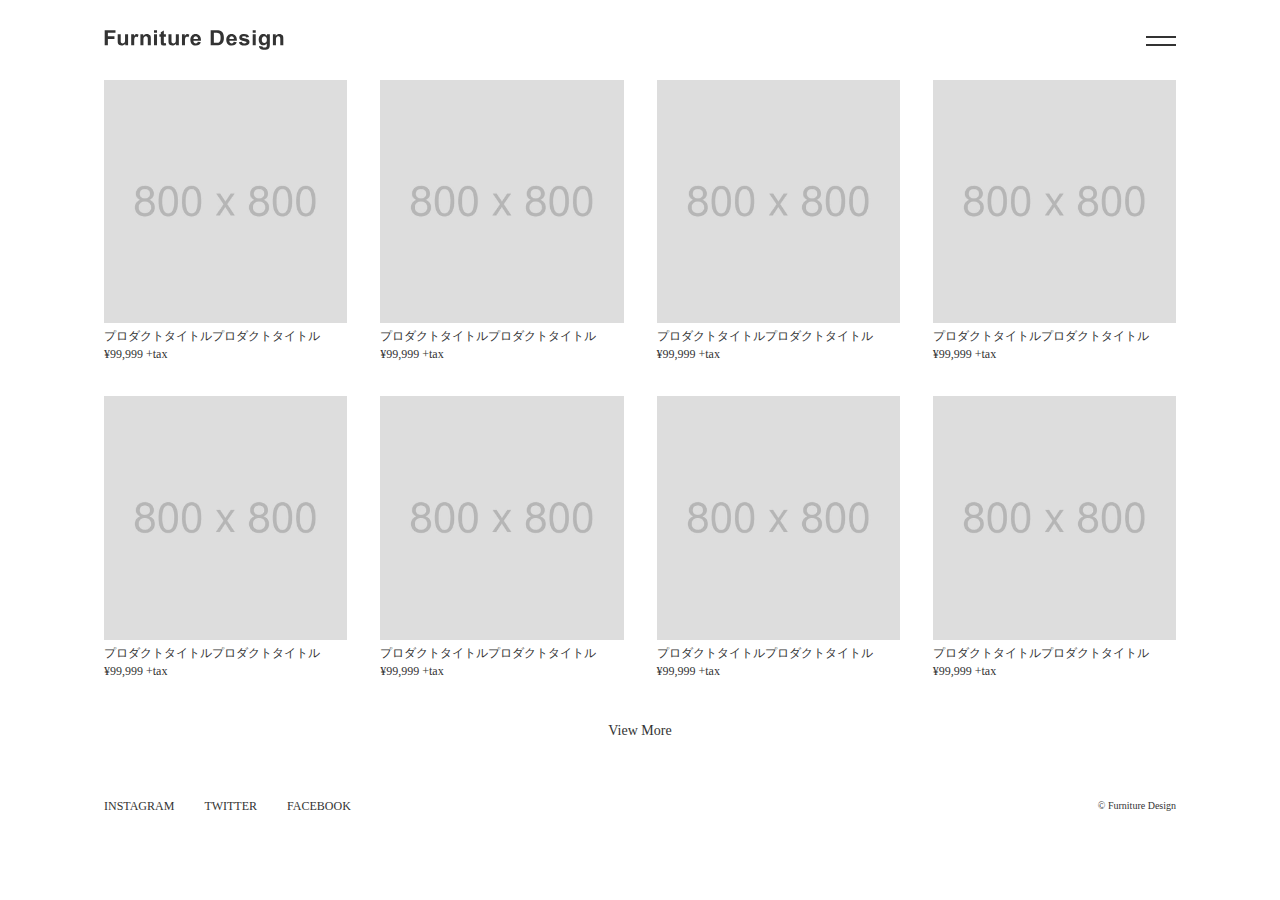
==== index.html @ cb772eb6 "Add implementations" ====
<!DOCTYPE html>
<html lang="ja">
<head>
  <meta charset="UTF-8">
  <meta name="viewport" content="width=device-width, initial-scale=1.0">
  <link rel="shortcut icon" href="img/favicon.ico" type="image/x-icon">
  <link rel="stylesheet" href="css/style.css">
  <title>Furniture Design</title>
</head>
<body>
  <div class="wrapper">
    <header>
      <div class="header-content">
        <div class="header-content-logo">
          <a href="#"><img src="../img/logo.svg" alt="Furniture Design's logo"></a>
        </div>
        <div id="hamburger-menu" class="header-content-hamburger">
          <span></span>
          <span></span>
        </div>
      </div>
      <div id="nav-global">
        <nav>
          <ul>
            <li><a href="page_products/products.html">PRODUCTS</a></li>
            <li><a href="page_about/about.html">ABOUT</a></li>
            <li><a href="page_company/company.html">COMPANY</a></li>
            <li><a href="mailto:xxxxx@xxx.xxx.com?subject=お問い合わせ">CONTACT</a></li>
          </ul>
        </nav>
      </div>
    </header>
    <main>
      <div class="furniture-wrapper">
        <div class="furniture-content">
          <ul>
            <li>
              <a href="../page_item/item.html"><img src="../img/item1.jpg" alt=""></a>
              <p>プロダクトタイトルプロダクトタイトル</p>
              <p>¥99,999 +tax</p>
            </li>
            <li>
              <a href="../page_item/item.html"><img src="../img/item2.jpg" alt=""></a>
              <p>プロダクトタイトルプロダクトタイトル</p>
              <p>¥99,999 +tax</p>
            </li>
            <li>
              <a href="../page_item/item.html"><img src="../img/item3.jpg" alt=""></a>
              <p>プロダクトタイトルプロダクトタイトル</p>
              <p>¥99,999 +tax</p>
            </li>
            <li>
              <a href="../page_item/item.html"><img src="../img/item4.jpg" alt=""></a>
              <p>プロダクトタイトルプロダクトタイトル</p>
              <p>¥99,999 +tax</p>
            </li>
            <li>
              <a href="../page_item/item.html"><img src="../img/item5.jpg" alt=""></a>
              <p>プロダクトタイトルプロダクトタイトル</p>
              <p>¥99,999 +tax</p>
            </li>
            <li>
              <a href="../page_item/item.html"><img src="../img/item6.jpg" alt=""></a>
              <p>プロダクトタイトルプロダクトタイトル</p>
              <p>¥99,999 +tax</p>
            </li>
            <li>
              <a href="../page_item/item.html"><img src="../img/item7.jpg" alt=""></a>
              <p>プロダクトタイトルプロダクトタイトル</p>
              <p>¥99,999 +tax</p>
            </li>
            <li>
              <a href="../page_item/item.html"><img src="../img/item8.jpg" alt=""></a>
              <p>プロダクトタイトルプロダクトタイトル</p>
              <p>¥99,999 +tax</p>
            </li>
          </ul>
        </div>
      </div>
    </main>
    <footer>
      <div class="footer-content">
        <div class="footer-content-more">
          <p><a href="page_products/products.html">View More</a></p>
        </div>
        <div class="footer-content-info">
          <ul class="footer-content-info-sns">
            <li><p><a href="">INSTAGRAM</a></p></li>
            <li><p><a href="">TWITTER</a></p></li>
            <li><p><a href="">FACEBOOK</a></p></li>
          </ul>
          <div class="footer-content-info-copyright">
            <p>&copy; Furniture Design</p>
          </div>
        </div>
      </div>
    </footer>
  </div>
  <script src="https://ajax.googleapis.com/ajax/libs/jquery/3.5.1/jquery.min.js"></script>
  <script src="js/script_hamburger.js"></script>
</body>
</html>
---- css/style.css ----
@charset "UTF-8";
/***
    The new CSS reset - version 1.8.4 (last updated 14.2.2023)
    GitHub page: https://github.com/elad2412/the-new-css-reset
***/
/*
    Remove all the styles of the "User-Agent-Stylesheet", except for the 'display' property
    - The "symbol *" part is to solve Firefox SVG sprite bug
 */
*:where(:not(html, iframe, canvas, img, svg, video, audio):not(svg *, symbol *)) {
  all: unset;
  display: revert;
}

/* Preferred box-sizing value */
*,
*::before,
*::after {
  box-sizing: border-box;
}

/* Reapply the pointer cursor for anchor tags */
a, button {
  cursor: revert;
}

/* Remove list styles (bullets/numbers) */
ol, ul, menu {
  list-style: none;
}

/* For images to not be able to exceed their container */
img {
  max-inline-size: 100%;
  max-block-size: 100%;
}

/* removes spacing between cells in tables */
table {
  border-collapse: collapse;
}

/* Safari - solving issue when using user-select:none on the <body> text input doesn't working */
input, textarea {
  -webkit-user-select: auto;
}

/* revert the 'white-space' property for textarea elements on Safari */
textarea {
  white-space: revert;
}

/* minimum style to allow to style meter element */
meter {
  -webkit-appearance: revert;
  -moz-appearance: revert;
       appearance: revert;
}

/* preformatted text - use only for this feature */
:where(pre) {
  all: revert;
}

/* reset default text opacity of input placeholder */
::-moz-placeholder {
  color: unset;
}
::placeholder {
  color: unset;
}

/* remove default dot (•) sign */
::marker {
  content: initial;
}

/* fix the feature of 'hidden' attribute.
 display:revert; revert to element instead of attribute */
:where([hidden]) {
  display: none;
}

/* revert for bug in Chromium browsers
 - fix for the content editable attribute will work properly.
 - webkit-user-select: auto; added for Safari in case of using user-select:none on wrapper element*/
:where([contenteditable]:not([contenteditable=false])) {
  -moz-user-modify: read-write;
  -webkit-user-modify: read-write;
  overflow-wrap: break-word;
  -webkit-line-break: after-white-space;
  -webkit-user-select: auto;
}

/* apply back the draggable feature - exist only in Chromium and Safari */
:where([draggable=true]) {
  -webkit-user-drag: element;
}

/* Revert Modal native behavior */
:where(dialog:modal) {
  all: revert;
}

* {
  box-sizing: border-box;
}

p {
  font: normal normal normal 14px/21px Meiryo;
  letter-spacing: 0px;
  color: #333333;
  opacity: 1;
  text-align: center;
}

.wrapper {
  max-width: 1360px;
  margin: 0 64px;
  padding: 0 40px;
}
@media (max-width: 900px) {
  .wrapper {
    margin: 0 40px;
    padding: 0;
  }
}

.header-content {
  height: 80px;
  display: flex;
  align-items: center;
  justify-content: space-between;
  padding: 32px 0;
}
@media (max-width: 900px) {
  .header-content {
    padding: 27px 0;
  }
}
.header-content-logo a {
  display: flex;
  align-items: center;
  width: 180px;
  height: 25px;
}
.header-content-hamburger {
  display: flex;
  justify-content: center;
  align-items: center;
  width: 30px;
  height: 21px;
  position: relative;
  cursor: pointer;
  z-index: 999;
}
.header-content-hamburger span {
  display: inline-block;
  margin: 4px 0;
  position: absolute;
  height: 2px;
  width: 100%;
  background-color: #333333;
  opacity: 1;
  transition: all 0.5s;
}
.header-content-hamburger span:nth-child(1) {
  top: 2px;
}
.header-content-hamburger span:nth-child(2) {
  top: 10px;
}

#nav-global {
  background: rgba(0, 0, 0, 0.8);
  position: fixed;
  top: 0;
  left: 0;
  width: 100%;
  height: 100%;
  z-index: 990;
  visibility: hidden;
  flex-direction: column;
  font-size: 14px;
  cursor: pointer;
}
#nav-global nav {
  width: 300px;
  padding: 36px 50px;
}
#nav-global a {
  display: block;
  color: #ffffff;
  text-decoration: none;
  padding-bottom: 14px;
}
#nav-global a:hover {
  color: #666666;
}
#nav-global ul {
  list-style: none;
}
#nav-global ul li {
  justify-content: flex-start;
  transform: translateX(-20px);
}

.nav-global-active .header-content-hamburger span:nth-child(1) {
  transform: translateY(4px) rotate(-45deg);
  background-color: #ffffff;
}
.nav-global-active .header-content-hamburger span:nth-child(2) {
  transform: translateY(-4px) rotate(45deg);
  background-color: #ffffff;
}
.nav-global-active #nav-global {
  visibility: visible;
  opacity: 1;
}
.nav-global-active #nav-global li {
  transform: translateX(10px);
  transition: all 0.5s;
}

.footer-content {
  margin: 33px 0 12px;
}
@media (max-width: 900px) {
  .footer-content {
    margin: 40px 0 20px;
  }
}
.footer-content-more {
  display: flex;
  justify-content: center;
  margin-bottom: 56px;
}
@media (max-width: 900px) {
  .footer-content-more {
    margin-bottom: 102px;
  }
}
.footer-content-more p {
  white-space: nowrap;
}
.footer-content-info {
  display: flex;
  justify-content: space-between;
}
@media (max-width: 900px) {
  .footer-content-info {
    display: block;
  }
}
.footer-content-info > div {
  display: flex;
  align-items: center;
}
.footer-content-info-sns {
  display: flex;
}
.footer-content-info-sns li {
  margin-right: 30px;
}
.footer-content-info-sns li:nth-child(3) {
  margin-right: 0;
}
.footer-content-info-sns p {
  font-size: 12px;
  line-height: 18px;
}
@media (max-width: 900px) {
  .footer-content-info-copyright {
    margin-top: 5px;
  }
}
.footer-content-info-copyright p {
  font-size: 10px;
  line-height: 15px;
}

.furniture-content ul {
  display: grid;
  grid-template-columns: repeat(4, 1fr);
  gap: 33px;
  margin-bottom: 40px;
}
@media (max-width: 900px) {
  .furniture-content ul {
    grid-template-columns: repeat(2, 1fr);
  }
}
.furniture-content li p {
  display: flex;
  justify-content: flex-start;
  font-size: 12px;
  line-height: 18px;
}
@media (max-width: 900px) {
  .furniture-content li p {
    text-align: left;
  }
}/*# sourceMappingURL=style.css.map */
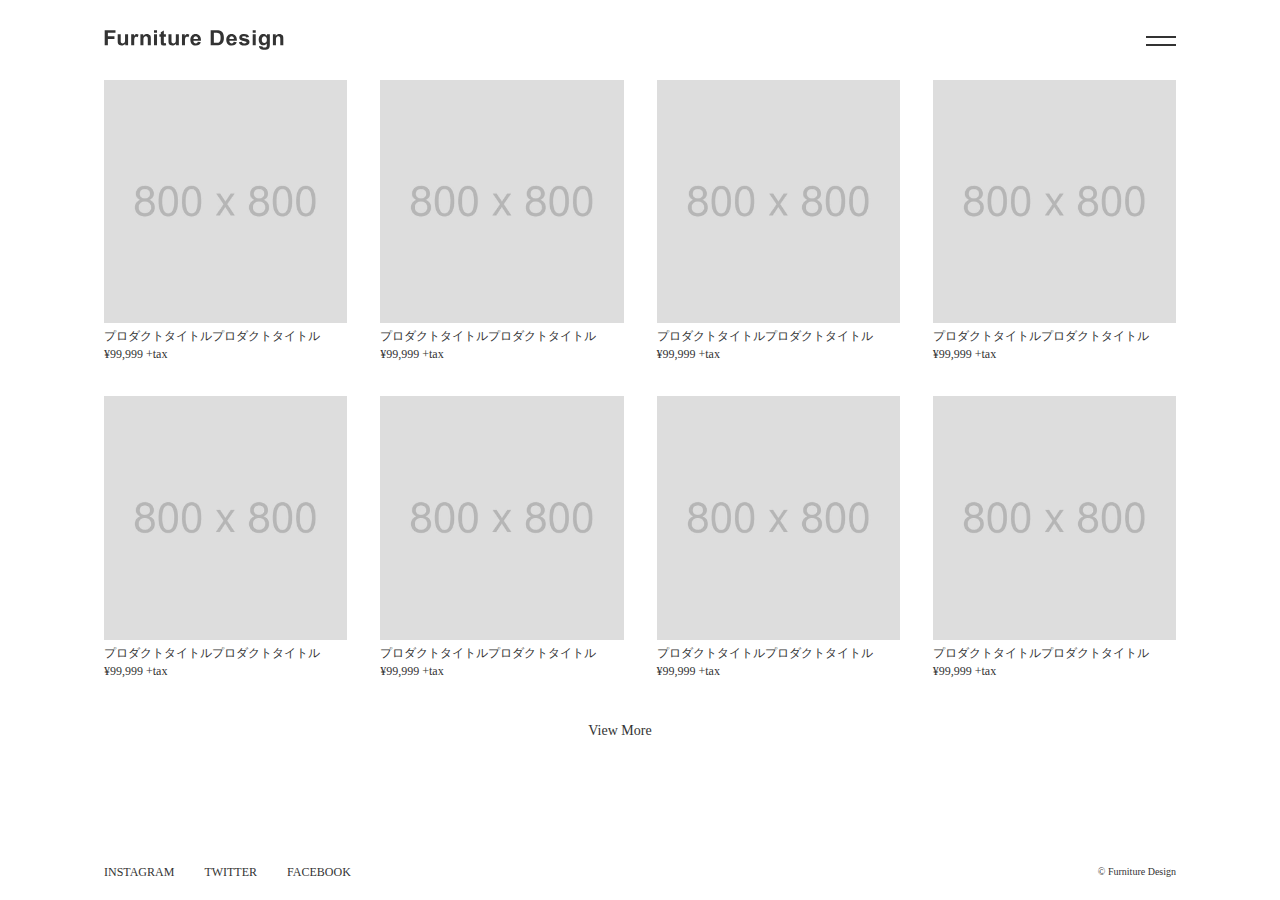
==== commit 72604c39: "Modify file and folder structure" ====
--- a/index.html
+++ b/index.html
@@ -12,7 +12,7 @@
     <header>
       <div class="header-content">
         <div class="header-content-logo">
-          <a href="#"><img src="../img/logo.svg" alt="Furniture Design's logo"></a>
+          <a href="index.html"><img src="img/logo.svg" alt="Furniture Design's logo"></a>
         </div>
         <div id="hamburger-menu" class="header-content-hamburger">
           <span></span>
@@ -22,9 +22,9 @@
       <div id="nav-global">
         <nav>
           <ul>
-            <li><a href="page_products/products.html">PRODUCTS</a></li>
-            <li><a href="page_about/about.html">ABOUT</a></li>
-            <li><a href="page_company/company.html">COMPANY</a></li>
+            <li><a href="products.html">PRODUCTS</a></li>
+            <li><a href="about.html">ABOUT</a></li>
+            <li><a href="company.html">COMPANY</a></li>
             <li><a href="mailto:xxxxx@xxx.xxx.com?subject=お問い合わせ">CONTACT</a></li>
           </ul>
         </nav>
@@ -35,42 +35,42 @@
         <div class="furniture-content">
           <ul>
             <li>
-              <a href="../page_item/item.html"><img src="../img/item1.jpg" alt=""></a>
+              <a href="item.html"><img src="../img/item1.jpg" alt=""></a>
               <p>プロダクトタイトルプロダクトタイトル</p>
               <p>¥99,999 +tax</p>
             </li>
             <li>
-              <a href="../page_item/item.html"><img src="../img/item2.jpg" alt=""></a>
+              <a href="item.html"><img src="../img/item2.jpg" alt=""></a>
               <p>プロダクトタイトルプロダクトタイトル</p>
               <p>¥99,999 +tax</p>
             </li>
             <li>
-              <a href="../page_item/item.html"><img src="../img/item3.jpg" alt=""></a>
+              <a href="item.html"><img src="../img/item3.jpg" alt=""></a>
               <p>プロダクトタイトルプロダクトタイトル</p>
               <p>¥99,999 +tax</p>
             </li>
             <li>
-              <a href="../page_item/item.html"><img src="../img/item4.jpg" alt=""></a>
+              <a href="item.html"><img src="../img/item4.jpg" alt=""></a>
               <p>プロダクトタイトルプロダクトタイトル</p>
               <p>¥99,999 +tax</p>
             </li>
             <li>
-              <a href="../page_item/item.html"><img src="../img/item5.jpg" alt=""></a>
+              <a href="item.html"><img src="../img/item5.jpg" alt=""></a>
               <p>プロダクトタイトルプロダクトタイトル</p>
               <p>¥99,999 +tax</p>
             </li>
             <li>
-              <a href="../page_item/item.html"><img src="../img/item6.jpg" alt=""></a>
+              <a href="item.html"><img src="../img/item6.jpg" alt=""></a>
               <p>プロダクトタイトルプロダクトタイトル</p>
               <p>¥99,999 +tax</p>
             </li>
             <li>
-              <a href="../page_item/item.html"><img src="../img/item7.jpg" alt=""></a>
+              <a href="item.html"><img src="../img/item7.jpg" alt=""></a>
               <p>プロダクトタイトルプロダクトタイトル</p>
               <p>¥99,999 +tax</p>
             </li>
             <li>
-              <a href="../page_item/item.html"><img src="../img/item8.jpg" alt=""></a>
+              <a href="item.html"><img src="../img/item8.jpg" alt=""></a>
               <p>プロダクトタイトルプロダクトタイトル</p>
               <p>¥99,999 +tax</p>
             </li>
@@ -81,7 +81,7 @@
     <footer>
       <div class="footer-content">
         <div class="footer-content-more">
-          <p><a href="page_products/products.html">View More</a></p>
+          <p><a href="products.html">View More</a></p>
         </div>
         <div class="footer-content-info">
           <ul class="footer-content-info-sns">
--- a/css/style.css
+++ b/css/style.css
@@ -1,107 +1,4 @@
 @charset "UTF-8";
-/***
-    The new CSS reset - version 1.8.4 (last updated 14.2.2023)
-    GitHub page: https://github.com/elad2412/the-new-css-reset
-***/
-/*
-    Remove all the styles of the "User-Agent-Stylesheet", except for the 'display' property
-    - The "symbol *" part is to solve Firefox SVG sprite bug
- */
-*:where(:not(html, iframe, canvas, img, svg, video, audio):not(svg *, symbol *)) {
-  all: unset;
-  display: revert;
-}
-
-/* Preferred box-sizing value */
-*,
-*::before,
-*::after {
-  box-sizing: border-box;
-}
-
-/* Reapply the pointer cursor for anchor tags */
-a, button {
-  cursor: revert;
-}
-
-/* Remove list styles (bullets/numbers) */
-ol, ul, menu {
-  list-style: none;
-}
-
-/* For images to not be able to exceed their container */
-img {
-  max-inline-size: 100%;
-  max-block-size: 100%;
-}
-
-/* removes spacing between cells in tables */
-table {
-  border-collapse: collapse;
-}
-
-/* Safari - solving issue when using user-select:none on the <body> text input doesn't working */
-input, textarea {
-  -webkit-user-select: auto;
-}
-
-/* revert the 'white-space' property for textarea elements on Safari */
-textarea {
-  white-space: revert;
-}
-
-/* minimum style to allow to style meter element */
-meter {
-  -webkit-appearance: revert;
-  -moz-appearance: revert;
-       appearance: revert;
-}
-
-/* preformatted text - use only for this feature */
-:where(pre) {
-  all: revert;
-}
-
-/* reset default text opacity of input placeholder */
-::-moz-placeholder {
-  color: unset;
-}
-::placeholder {
-  color: unset;
-}
-
-/* remove default dot (•) sign */
-::marker {
-  content: initial;
-}
-
-/* fix the feature of 'hidden' attribute.
- display:revert; revert to element instead of attribute */
-:where([hidden]) {
-  display: none;
-}
-
-/* revert for bug in Chromium browsers
- - fix for the content editable attribute will work properly.
- - webkit-user-select: auto; added for Safari in case of using user-select:none on wrapper element*/
-:where([contenteditable]:not([contenteditable=false])) {
-  -moz-user-modify: read-write;
-  -webkit-user-modify: read-write;
-  overflow-wrap: break-word;
-  -webkit-line-break: after-white-space;
-  -webkit-user-select: auto;
-}
-
-/* apply back the draggable feature - exist only in Chromium and Safari */
-:where([draggable=true]) {
-  -webkit-user-drag: element;
-}
-
-/* Revert Modal native behavior */
-:where(dialog:modal) {
-  all: revert;
-}
-
 * {
   box-sizing: border-box;
 }
@@ -112,6 +9,11 @@
   color: #333333;
   opacity: 1;
   text-align: center;
+}
+
+body {
+  display: flex;
+  justify-content: center;
 }
 
 .wrapper {
@@ -185,6 +87,8 @@
   cursor: pointer;
 }
 #nav-global nav {
+  position: fixed;
+  left: -300px;
   width: 300px;
   padding: 36px 50px;
 }
@@ -197,13 +101,6 @@
 #nav-global a:hover {
   color: #666666;
 }
-#nav-global ul {
-  list-style: none;
-}
-#nav-global ul li {
-  justify-content: flex-start;
-  transform: translateX(-20px);
-}
 
 .nav-global-active .header-content-hamburger span:nth-child(1) {
   transform: translateY(4px) rotate(-45deg);
@@ -217,9 +114,112 @@
   visibility: visible;
   opacity: 1;
 }
-.nav-global-active #nav-global li {
-  transform: translateX(10px);
+.nav-global-active #nav-global nav {
+  left: 0;
   transition: all 0.5s;
+}
+
+/***
+    The new CSS reset - version 1.8.4 (last updated 14.2.2023)
+    GitHub page: https://github.com/elad2412/the-new-css-reset
+***/
+/*
+    Remove all the styles of the "User-Agent-Stylesheet", except for the 'display' property
+    - The "symbol *" part is to solve Firefox SVG sprite bug
+ */
+*:where(:not(html, iframe, canvas, img, svg, video, audio):not(svg *, symbol *)) {
+  all: unset;
+  display: revert;
+}
+
+/* Preferred box-sizing value */
+*,
+*::before,
+*::after {
+  box-sizing: border-box;
+}
+
+/* Reapply the pointer cursor for anchor tags */
+a, button {
+  cursor: revert;
+}
+
+/* Remove list styles (bullets/numbers) */
+ol, ul, menu {
+  list-style: none;
+}
+
+/* For images to not be able to exceed their container */
+img {
+  max-inline-size: 100%;
+  max-block-size: 100%;
+}
+
+/* removes spacing between cells in tables */
+table {
+  border-collapse: collapse;
+}
+
+/* Safari - solving issue when using user-select:none on the <body> text input doesn't working */
+input, textarea {
+  -webkit-user-select: auto;
+}
+
+/* revert the 'white-space' property for textarea elements on Safari */
+textarea {
+  white-space: revert;
+}
+
+/* minimum style to allow to style meter element */
+meter {
+  -webkit-appearance: revert;
+  -moz-appearance: revert;
+       appearance: revert;
+}
+
+/* preformatted text - use only for this feature */
+:where(pre) {
+  all: revert;
+}
+
+/* reset default text opacity of input placeholder */
+::-moz-placeholder {
+  color: unset;
+}
+::placeholder {
+  color: unset;
+}
+
+/* remove default dot (•) sign */
+::marker {
+  content: initial;
+}
+
+/* fix the feature of 'hidden' attribute.
+ display:revert; revert to element instead of attribute */
+:where([hidden]) {
+  display: none;
+}
+
+/* revert for bug in Chromium browsers
+ - fix for the content editable attribute will work properly.
+ - webkit-user-select: auto; added for Safari in case of using user-select:none on wrapper element*/
+:where([contenteditable]:not([contenteditable=false])) {
+  -moz-user-modify: read-write;
+  -webkit-user-modify: read-write;
+  overflow-wrap: break-word;
+  -webkit-line-break: after-white-space;
+  -webkit-user-select: auto;
+}
+
+/* apply back the draggable feature - exist only in Chromium and Safari */
+:where([draggable=true]) {
+  -webkit-user-drag: element;
+}
+
+/* Revert Modal native behavior */
+:where(dialog:modal) {
+  all: revert;
 }
 
 .footer-content {
@@ -277,6 +277,211 @@
 .footer-content-info-copyright p {
   font-size: 10px;
   line-height: 15px;
+}
+
+.footer-content-more {
+  display: flex;
+  justify-content: center;
+  margin-bottom: 122px;
+}
+@media (max-width: 900px) {
+  .footer-content-more {
+    margin-bottom: 102px;
+  }
+}
+.footer-content-more p:first-child {
+  margin-right: 40px;
+}
+
+.about-title {
+  margin: 30px 0;
+}
+@media (max-width: 900px) {
+  .about-title {
+    margin: 40px 0 30px;
+  }
+}
+.about-title p {
+  width: 40px;
+}
+
+.about-content div:first-child {
+  margin-bottom: 40px;
+}
+@media (max-width: 900px) {
+  .about-content div:first-child {
+    margin-bottom: 30px;
+  }
+}
+.about-content div:nth-child(2) {
+  margin-bottom: 467px;
+}
+@media (max-width: 900px) {
+  .about-content div:nth-child(2) {
+    margin-bottom: 231px;
+  }
+}
+.about-content div p {
+  width: 593px;
+  text-align: left;
+  line-height: 26px;
+}
+@media (max-width: 900px) {
+  .about-content div p {
+    width: auto;
+    height: auto;
+  }
+}
+
+.company-title {
+  margin: 30px 0;
+}
+@media (max-width: 900px) {
+  .company-title {
+    margin: 40px 0 30px;
+  }
+}
+.company-title p {
+  width: 40px;
+}
+
+.company-content div {
+  display: flex;
+  align-items: center;
+  padding: 20px 0;
+  width: 600px;
+  border-bottom: 1px solid #DCDBDB;
+}
+@media (max-width: 900px) {
+  .company-content div {
+    display: block;
+    width: auto;
+  }
+}
+.company-content div:nth-child(6) {
+  display: flex;
+  align-items: flex-start;
+  border-bottom: none;
+}
+@media (max-width: 900px) {
+  .company-content div:nth-child(6) {
+    display: block;
+    width: auto;
+  }
+}
+.company-content div:last-child {
+  border-bottom: none;
+  margin-bottom: 177px;
+}
+@media (max-width: 900px) {
+  .company-content div:last-child {
+    margin-bottom: 136px;
+  }
+}
+.company-content div:last-child iframe {
+  width: 100%;
+  height: 300px;
+  -moz-filter: grayscale(100%);
+  -ms-filter: grayscale(100%);
+  -o-filter: grayscale(100%);
+  filter: grayscale(100%);
+}
+.company-content div p {
+  text-align: left;
+}
+@media (max-width: 900px) {
+  .company-content div p {
+    padding-bottom: 10px;
+  }
+}
+.company-content div p:first-child {
+  width: 180px;
+}
+
+p {
+  text-align: left;
+}
+@media (max-width: 900px) {
+  p {
+    width: auto;
+    height: auto;
+  }
+}
+
+.item-title {
+  margin: 30px 0;
+}
+@media (max-width: 900px) {
+  .item-title {
+    margin: 40px 0 30px;
+  }
+}
+
+.item-content {
+  display: flex;
+}
+@media (max-width: 900px) {
+  .item-content {
+    display: block;
+  }
+}
+.item-content-img {
+  margin-right: 64px;
+  width: 400px;
+  height: 400px;
+  opacity: 1;
+}
+@media (max-width: 900px) {
+  .item-content-img {
+    display: flex;
+    justify-content: center;
+    margin-right: 0;
+    width: auto;
+    height: auto;
+  }
+}
+.item-content-description > div {
+  margin-bottom: 30px;
+}
+@media (max-width: 900px) {
+  .item-content-description > div:first-child {
+    margin-top: 40px;
+  }
+}
+.item-content-description-upper p, .item-content-description-bottom p {
+  width: 336px;
+}
+@media (max-width: 900px) {
+  .item-content-description-upper p, .item-content-description-bottom p {
+    width: auto;
+  }
+}
+.item-content-description-price p {
+  white-space: nowrap;
+  width: 80px;
+  font-size: 12px;
+  line-height: 18px;
+}
+.item-content-description-info-size, .item-content-description-info-color, .item-content-description-info-material {
+  display: flex;
+}
+.item-content-description-info-size p, .item-content-description-info-color p, .item-content-description-info-material p {
+  display: flex;
+  justify-content: flex-start;
+  white-space: nowrap;
+  width: 100px;
+  font-size: 12px;
+  line-height: 18px;
+}
+.item-content-description .item-back-product {
+  padding: 60px 0 90px;
+  display: flex;
+  justify-content: center;
+}
+@media (max-width: 900px) {
+  .item-content-description .item-back-product {
+    padding-bottom: 60px;
+  }
 }
 
 .furniture-content ul {
@@ -300,4 +505,19 @@
   .furniture-content li p {
     text-align: left;
   }
+}
+
+.furniture-content p {
+  text-align: left;
+}
+.furniture-content-title {
+  margin: 30px 0;
+}
+@media (max-width: 900px) {
+  .furniture-content-title {
+    margin: 40px 0 30px;
+  }
+}
+.furniture-content-title p {
+  width: 58px;
 }/*# sourceMappingURL=style.css.map */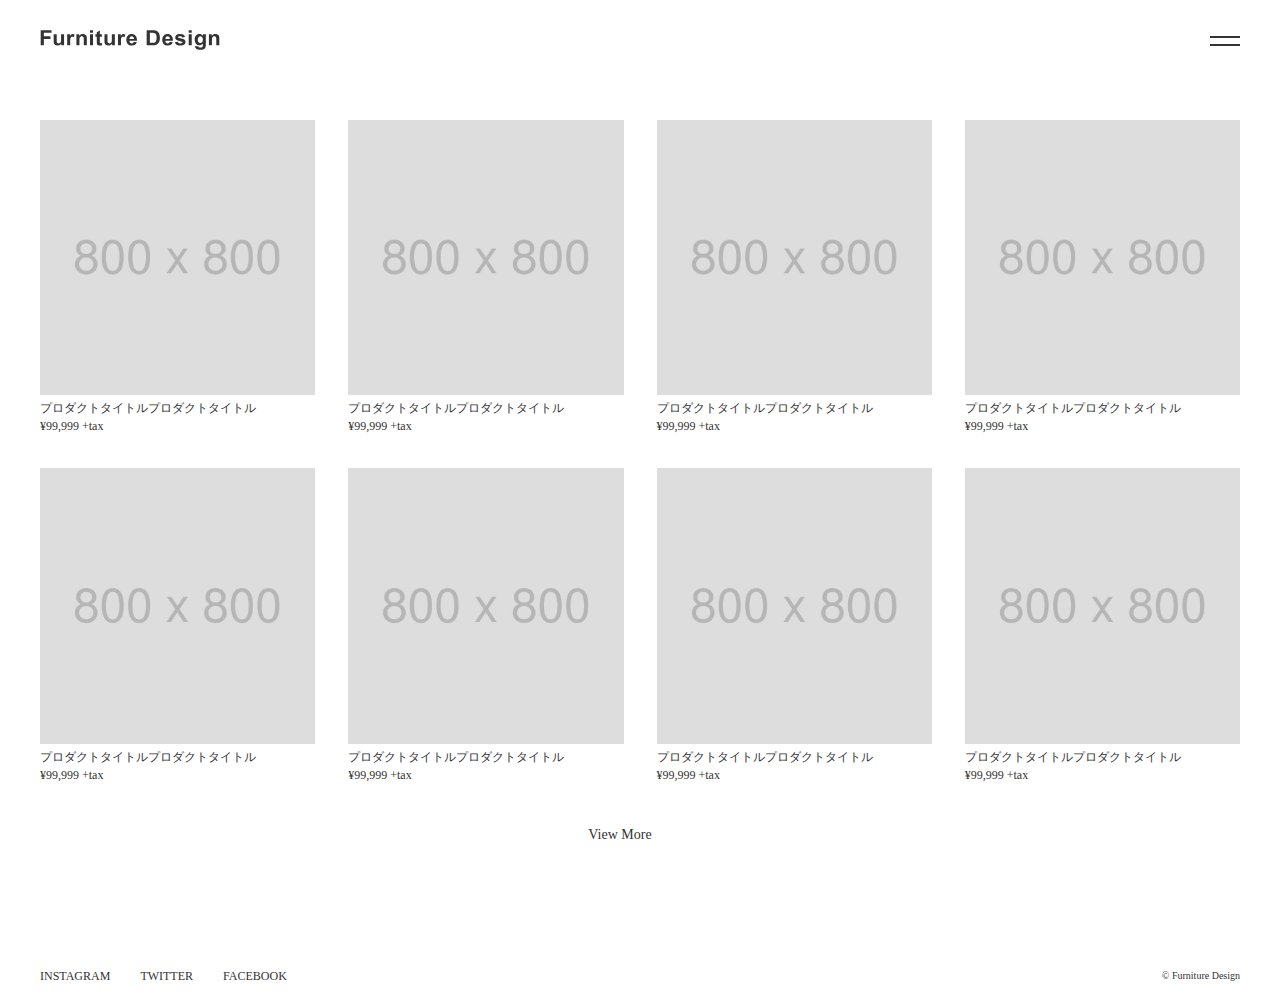
==== commit 09d5272c: "Modify the header to be fixed at the top" ====
--- a/index.html
+++ b/index.html
@@ -8,28 +8,28 @@
   <title>Furniture Design</title>
 </head>
 <body>
+  <header>
+    <div class="header-content">
+      <div class="header-content-logo">
+        <a href="index.html"><img src="img/logo.svg" alt="Furniture Design's logo"></a>
+      </div>
+      <div id="hamburger-menu" class="header-content-hamburger">
+        <span></span>
+        <span></span>
+      </div>
+    </div>
+    <div id="nav-global">
+      <nav>
+        <ul>
+          <li><a href="products.html">PRODUCTS</a></li>
+          <li><a href="about.html">ABOUT</a></li>
+          <li><a href="company.html">COMPANY</a></li>
+          <li><a href="mailto:xxxxx@xxx.xxx.com?subject=お問い合わせ">CONTACT</a></li>
+        </ul>
+      </nav>
+    </div>
+  </header>
   <div class="wrapper">
-    <header>
-      <div class="header-content">
-        <div class="header-content-logo">
-          <a href="index.html"><img src="img/logo.svg" alt="Furniture Design's logo"></a>
-        </div>
-        <div id="hamburger-menu" class="header-content-hamburger">
-          <span></span>
-          <span></span>
-        </div>
-      </div>
-      <div id="nav-global">
-        <nav>
-          <ul>
-            <li><a href="products.html">PRODUCTS</a></li>
-            <li><a href="about.html">ABOUT</a></li>
-            <li><a href="company.html">COMPANY</a></li>
-            <li><a href="mailto:xxxxx@xxx.xxx.com?subject=お問い合わせ">CONTACT</a></li>
-          </ul>
-        </nav>
-      </div>
-    </header>
     <main>
       <div class="furniture-wrapper">
         <div class="furniture-content">
--- a/css/style.css
+++ b/css/style.css
@@ -18,13 +18,26 @@
 
 .wrapper {
   max-width: 1360px;
+  width: 100%;
+  padding: 0 40px;
+}
+
+main {
+  margin-top: 120px;
+}
+
+header {
+  width: 100%;
+  position: fixed;
+  z-index: 999;
+  background-color: #ffffff;
+  max-width: 1360px;
   margin: 0 64px;
   padding: 0 40px;
 }
 @media (max-width: 900px) {
-  .wrapper {
+  header {
     margin: 0 40px;
-    padding: 0;
   }
 }
 
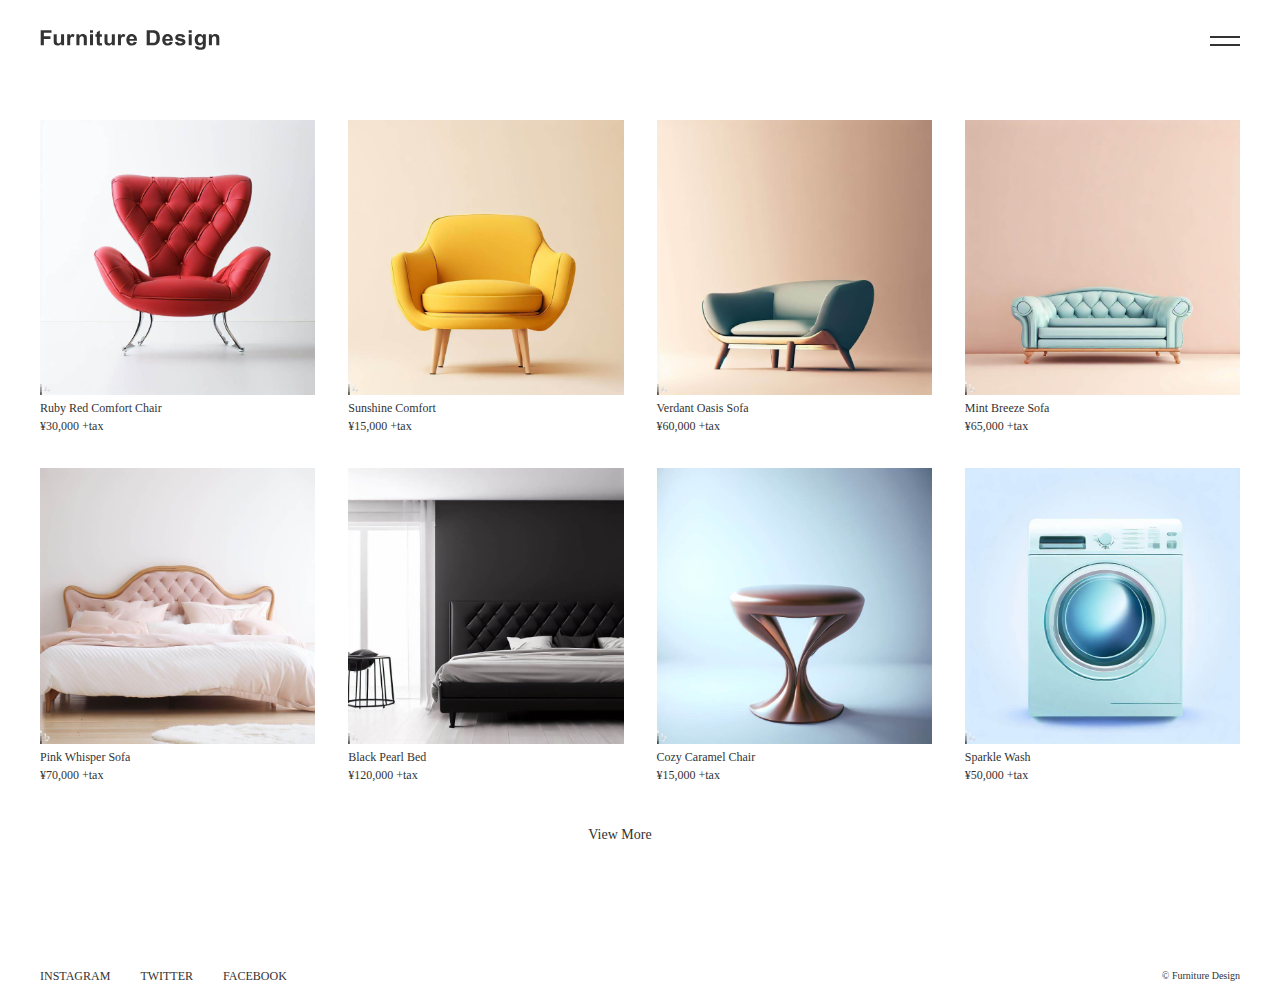
==== commit faf4ed0d: "Replace image file of furniture" ====
--- a/index.html
+++ b/index.html
@@ -34,46 +34,7 @@
       <div class="furniture-wrapper">
         <div class="furniture-content">
           <ul>
-            <li>
-              <a href="item.html"><img src="../img/item1.jpg" alt=""></a>
-              <p>プロダクトタイトルプロダクトタイトル</p>
-              <p>¥99,999 +tax</p>
-            </li>
-            <li>
-              <a href="item.html"><img src="../img/item2.jpg" alt=""></a>
-              <p>プロダクトタイトルプロダクトタイトル</p>
-              <p>¥99,999 +tax</p>
-            </li>
-            <li>
-              <a href="item.html"><img src="../img/item3.jpg" alt=""></a>
-              <p>プロダクトタイトルプロダクトタイトル</p>
-              <p>¥99,999 +tax</p>
-            </li>
-            <li>
-              <a href="item.html"><img src="../img/item4.jpg" alt=""></a>
-              <p>プロダクトタイトルプロダクトタイトル</p>
-              <p>¥99,999 +tax</p>
-            </li>
-            <li>
-              <a href="item.html"><img src="../img/item5.jpg" alt=""></a>
-              <p>プロダクトタイトルプロダクトタイトル</p>
-              <p>¥99,999 +tax</p>
-            </li>
-            <li>
-              <a href="item.html"><img src="../img/item6.jpg" alt=""></a>
-              <p>プロダクトタイトルプロダクトタイトル</p>
-              <p>¥99,999 +tax</p>
-            </li>
-            <li>
-              <a href="item.html"><img src="../img/item7.jpg" alt=""></a>
-              <p>プロダクトタイトルプロダクトタイトル</p>
-              <p>¥99,999 +tax</p>
-            </li>
-            <li>
-              <a href="item.html"><img src="../img/item8.jpg" alt=""></a>
-              <p>プロダクトタイトルプロダクトタイトル</p>
-              <p>¥99,999 +tax</p>
-            </li>
+            <!-- add item lists -->
           </ul>
         </div>
       </div>
@@ -97,6 +58,8 @@
     </footer>
   </div>
   <script src="https://ajax.googleapis.com/ajax/libs/jquery/3.5.1/jquery.min.js"></script>
+  <script src="js/script_database.js"></script>
+  <script src="js/script_products.js"></script>
   <script src="js/script_hamburger.js"></script>
 </body>
 </html>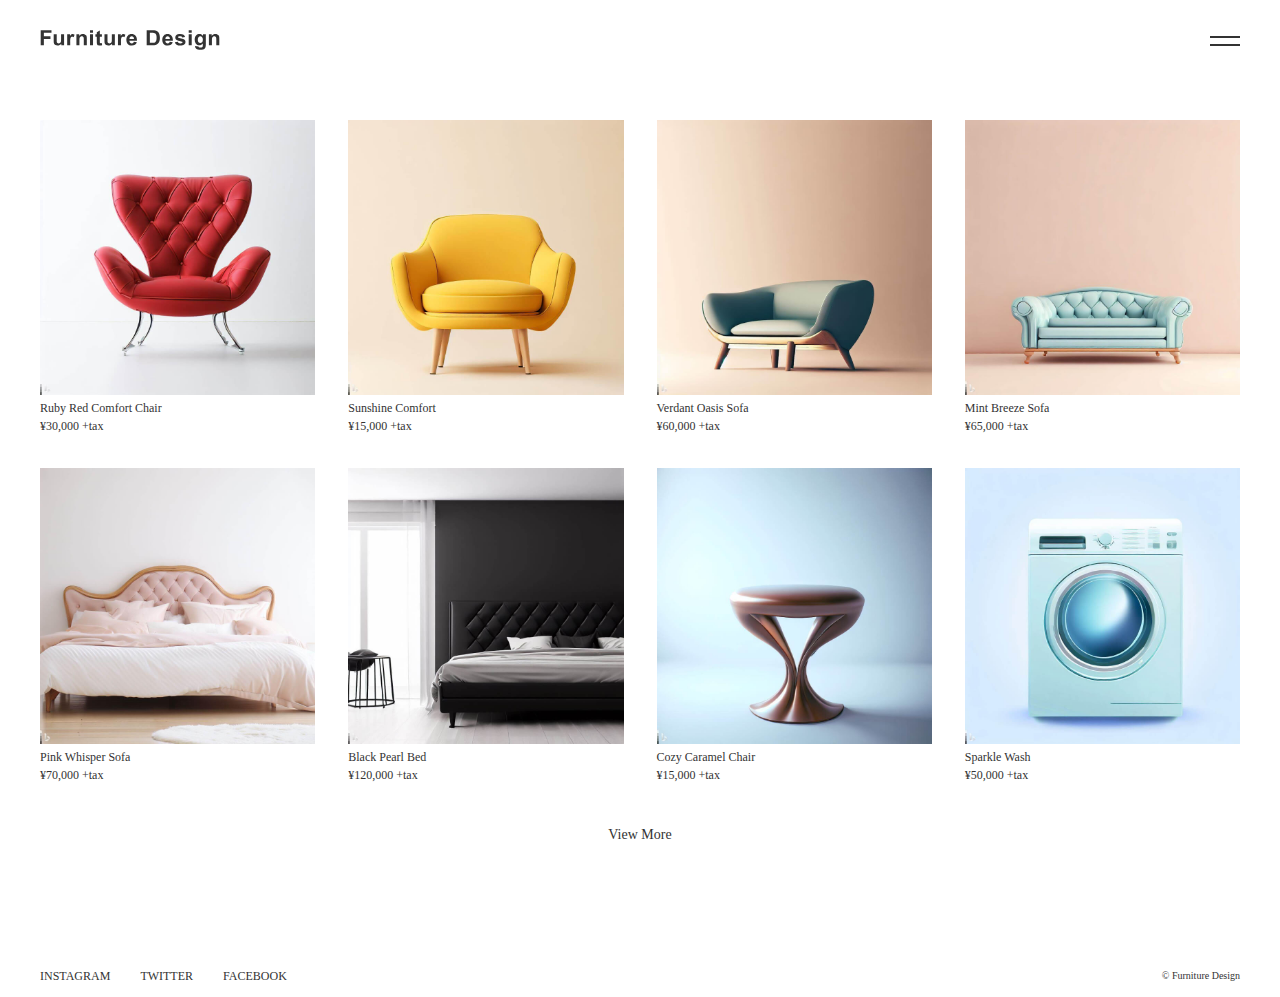
==== commit f9454f46: "Fixed detail layout" ====
--- a/index.html
+++ b/index.html
@@ -4,7 +4,7 @@
   <meta charset="UTF-8">
   <meta name="viewport" content="width=device-width, initial-scale=1.0">
   <link rel="shortcut icon" href="img/favicon.ico" type="image/x-icon">
-  <link rel="stylesheet" href="css/style.css">
+  <link rel="stylesheet" href="css/style.min.css">
   <title>Furniture Design</title>
 </head>
 <body>
@@ -36,14 +36,14 @@
           <ul>
             <!-- add item lists -->
           </ul>
+          <div class="furniture-content-more">
+            <p><a href="products.html">View More</a></p>
+          </div>
         </div>
       </div>
     </main>
     <footer>
       <div class="footer-content">
-        <div class="footer-content-more">
-          <p><a href="products.html">View More</a></p>
-        </div>
         <div class="footer-content-info">
           <ul class="footer-content-info-sns">
             <li><p><a href="">INSTAGRAM</a></p></li>
--- a/css/style.min.css
+++ b/css/style.min.css
@@ -0,0 +1,2 @@
+*{box-sizing:border-box}p{font:normal normal normal 14px/21px Meiryo;letter-spacing:0px;color:#333;opacity:1;text-align:center}body{display:flex;justify-content:center}.wrapper{max-width:1360px;width:100%;padding:0 40px}main{margin-top:120px}header{width:100%;position:fixed;z-index:999;background-color:#fff;max-width:1360px;margin:0 64px;padding:0 40px}@media(max-width: 900px){header{margin:0 40px}}.header-content{height:80px;display:flex;align-items:center;justify-content:space-between;padding:32px 0}@media(max-width: 900px){.header-content{padding:27px 0}}.header-content-logo a{display:flex;align-items:center;width:180px;height:25px}.header-content-hamburger{display:flex;justify-content:center;align-items:center;width:30px;height:21px;position:relative;cursor:pointer;z-index:999}.header-content-hamburger span{display:inline-block;margin:4px 0;position:absolute;height:2px;width:100%;background-color:#333;opacity:1;transition:all .5s}.header-content-hamburger span:nth-child(1){top:2px}.header-content-hamburger span:nth-child(2){top:10px}#nav-global{background:rgba(0,0,0,.8);position:fixed;top:0;left:0;width:100%;height:100%;z-index:990;visibility:hidden;flex-direction:column;font-size:14px;cursor:pointer}#nav-global nav{position:fixed;left:-300px;width:300px;padding:36px 50px}#nav-global a{display:block;color:#fff;text-decoration:none;padding-bottom:14px}#nav-global a:hover{color:#666}.nav-global-active .header-content-hamburger span:nth-child(1){transform:translateY(4px) rotate(-45deg);background-color:#fff}.nav-global-active .header-content-hamburger span:nth-child(2){transform:translateY(-4px) rotate(45deg);background-color:#fff}.nav-global-active #nav-global{visibility:visible;opacity:1}.nav-global-active #nav-global nav{left:0;transition:all .5s}*:where(:not(html,iframe,canvas,img,svg,video,audio):not(svg *,symbol *)){all:unset;display:revert}*,*::before,*::after{box-sizing:border-box}a,button{cursor:revert}ol,ul,menu{list-style:none}img{max-inline-size:100%;max-block-size:100%}table{border-collapse:collapse}input,textarea{-webkit-user-select:auto}textarea{white-space:revert}meter{-webkit-appearance:revert;-moz-appearance:revert;appearance:revert}:where(pre){all:revert}::-moz-placeholder{color:unset}::placeholder{color:unset}::marker{content:initial}:where([hidden]){display:none}:where([contenteditable]:not([contenteditable=false])){-moz-user-modify:read-write;-webkit-user-modify:read-write;overflow-wrap:break-word;-webkit-line-break:after-white-space;-webkit-user-select:auto}:where([draggable=true]){-webkit-user-drag:element}:where(dialog:modal){all:revert}.footer-content{margin:33px 0 12px}@media(max-width: 900px){.footer-content{margin:40px 0 20px}}.footer-content-more{display:flex;justify-content:center;margin-bottom:56px}@media(max-width: 900px){.footer-content-more{margin-bottom:102px}}.footer-content-more p{white-space:nowrap}.footer-content-info{display:flex;justify-content:space-between}@media(max-width: 900px){.footer-content-info{display:block}}.footer-content-info>div{display:flex;align-items:center}.footer-content-info-sns{display:flex}.footer-content-info-sns li{margin-right:30px}.footer-content-info-sns li:nth-child(3){margin-right:0}.footer-content-info-sns p{font-size:12px;line-height:18px}@media(max-width: 900px){.footer-content-info-copyright{margin-top:5px}}.footer-content-info-copyright p{font-size:10px;line-height:15px}.about-title{margin:30px 0}@media(max-width: 900px){.about-title{margin:40px 0 30px}}.about-title p{width:40px}.about-content div:first-child{margin-bottom:40px}@media(max-width: 900px){.about-content div:first-child{margin-bottom:30px}}.about-content div:nth-child(2){margin-bottom:467px}@media(max-width: 900px){.about-content div:nth-child(2){margin-bottom:231px}}.about-content div p{width:593px;text-align:left;line-height:26px}@media(max-width: 900px){.about-content div p{width:auto;height:auto}}.company-title{margin:30px 0}@media(max-width: 900px){.company-title{margin:40px 0 30px}}.company-title p{width:40px}.company-content div{display:flex;align-items:center;padding:20px 0;width:600px;border-bottom:1px solid #dcdbdb}@media(max-width: 900px){.company-content div{display:block;width:auto}}.company-content div:nth-child(6){display:flex;align-items:flex-start;border-bottom:none}@media(max-width: 900px){.company-content div:nth-child(6){display:block;width:auto}}.company-content div:last-child{border-bottom:none;margin-bottom:177px}@media(max-width: 900px){.company-content div:last-child{margin-bottom:136px}}.company-content div:last-child iframe{width:100%;height:300px;-moz-filter:grayscale(100%);-ms-filter:grayscale(100%);-o-filter:grayscale(100%);filter:grayscale(100%)}.company-content div p{text-align:left}@media(max-width: 900px){.company-content div p{padding-bottom:10px}}.company-content div p:first-child{width:180px}p{text-align:left}@media(max-width: 900px){p{width:auto;height:auto}}.item-title{margin:30px 0}@media(max-width: 900px){.item-title{margin:40px 0 30px}}.item-content{display:flex}@media(max-width: 900px){.item-content{display:block}}.item-content-img{margin-right:64px;width:400px;height:400px;opacity:1}@media(max-width: 900px){.item-content-img{display:flex;justify-content:center;margin-right:0;width:auto;height:auto}}.item-content-description>div{margin-bottom:30px}@media(max-width: 900px){.item-content-description>div:first-child{margin-top:40px}}.item-content-description-upper p,.item-content-description-bottom p{width:336px}@media(max-width: 900px){.item-content-description-upper p,.item-content-description-bottom p{width:auto}}.item-content-description-price p{white-space:nowrap;width:80px;font-size:12px;line-height:18px}.item-content-description-info-size,.item-content-description-info-color,.item-content-description-info-material{display:flex}.item-content-description-info-size p,.item-content-description-info-color p,.item-content-description-info-material p{display:flex;justify-content:flex-start;white-space:nowrap;width:100px;font-size:12px;line-height:18px}.item-content-description .item-back-product{padding:60px 0 90px;display:flex;justify-content:center}@media(max-width: 900px){.item-content-description .item-back-product{padding-bottom:60px}}.furniture-content ul{display:grid;grid-template-columns:repeat(4, 1fr);gap:33px;margin-bottom:40px}@media(max-width: 900px){.furniture-content ul{grid-template-columns:repeat(2, 1fr)}}.furniture-content li p{display:flex;justify-content:flex-start;font-size:12px;line-height:18px}@media(max-width: 900px){.furniture-content li p{text-align:left}}.furniture-content p{text-align:left}.furniture-content-title{margin:30px 0}@media(max-width: 900px){.furniture-content-title{margin:40px 0 30px}}.furniture-content-title p{width:58px}.furniture-content-more{display:flex;justify-content:center;margin-bottom:122px}@media(max-width: 900px){.furniture-content-more{margin-bottom:102px}}.furniture-content-more p:nth-child(2){margin-left:40px}
+/*# sourceMappingURL=style.min.css.map */